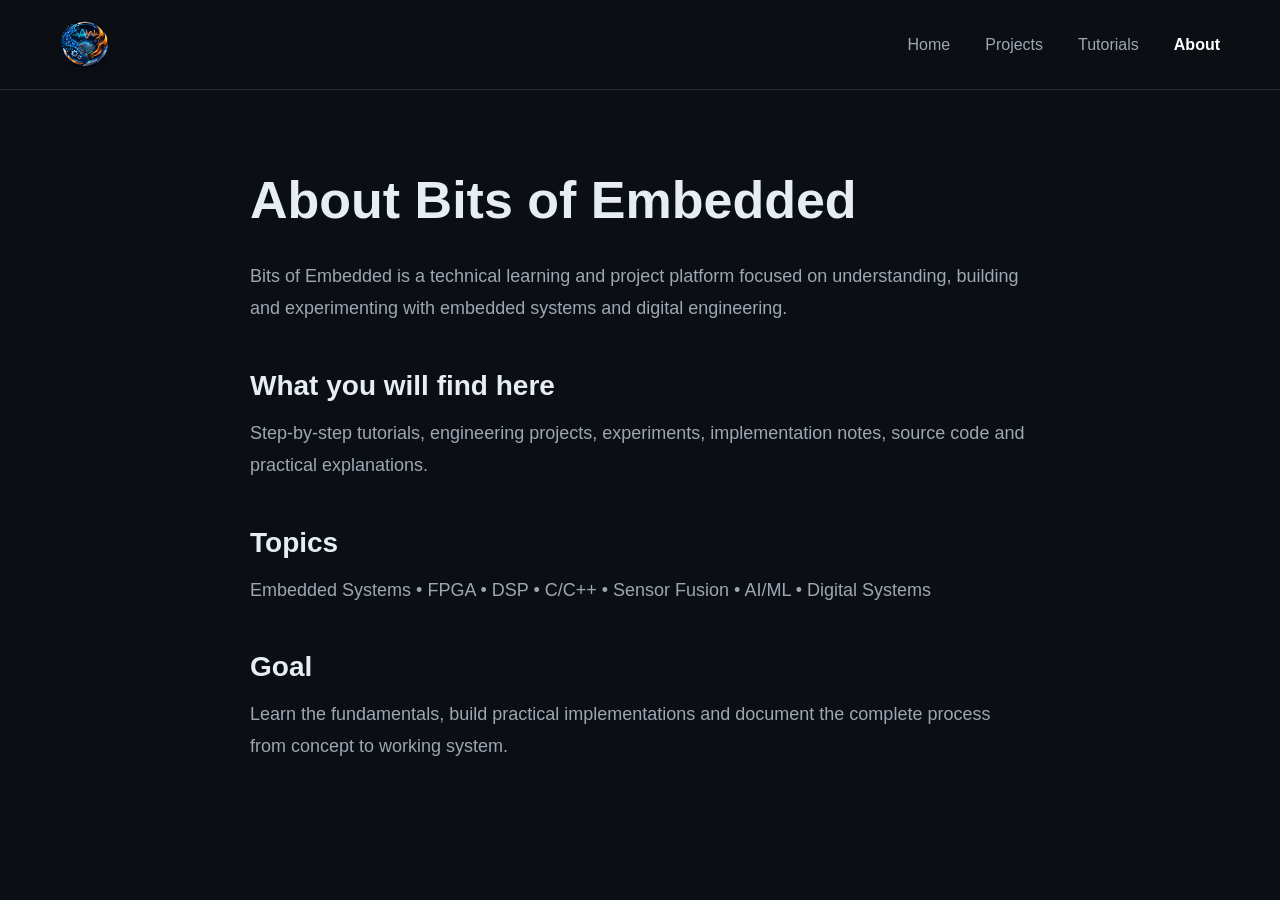
==== about.html @ a81dcae6 "Create about.html" ====
<!DOCTYPE html>
<html lang="en">

<head>

    <meta charset="UTF-8">

    <meta name="viewport" content="width=device-width, initial-scale=1.0">

    <title>About | Bits of Embedded</title>

    <style>

        * {
            margin: 0;
            padding: 0;
            box-sizing: border-box;
        }

        body {
            font-family: Arial, Helvetica, sans-serif;
            background-color: #0b0f14;
            color: #e6edf3;
            min-height: 100vh;
        }

        header {
            width: 100%;
            height: 90px;

            display: flex;
            align-items: center;
            justify-content: space-between;

            padding: 0 60px;

            border-bottom: 1px solid #252b33;
        }

        .logo img {
            height: 50px;
            width: auto;
            display: block;
        }

        nav {
            display: flex;
            align-items: center;
            gap: 35px;
        }

        nav a {
            text-decoration: none;
            color: #9da7b2;
            font-size: 16px;
            font-weight: 500;
        }

        nav a:hover {
            color: #ffffff;
        }

        nav a.active {
            color: #ffffff;
            font-weight: 600;
        }

        .page {
            padding: 80px 60px;
            max-width: 900px;
            margin: auto;
        }

        .page h1 {
            font-size: 52px;
            margin-bottom: 30px;
        }

        .page h2 {
            font-size: 28px;
            margin-top: 45px;
            margin-bottom: 15px;
        }

        .page p {
            color: #9da7b2;
            font-size: 18px;
            line-height: 1.8;
        }

        @media (max-width: 768px) {

            header {
                height: auto;
                padding: 25px;
                flex-direction: column;
                gap: 25px;
            }

            nav {
                gap: 20px;
                flex-wrap: wrap;
                justify-content: center;
            }

            .page {
                padding: 50px 25px;
            }

            .page h1 {
                font-size: 42px;
            }

        }

    </style>

</head>


<body>


<header>

    <div class="logo">

        <img
            src="logo.png"
            alt="Bits of Embedded Logo"
        >

    </div>


    <nav>

        <a href="index.html">
            Home
        </a>

        <a href="projects.html">
            Projects
        </a>

        <a href="tutorials.html">
            Tutorials
        </a>

        <a href="about.html" class="active">
            About
        </a>

    </nav>

</header>



<main class="page">


    <h1>
        About Bits of Embedded
    </h1>


    <p>

        Bits of Embedded is a technical learning and
        project platform focused on understanding,
        building and experimenting with embedded
        systems and digital engineering.

    </p>


    <h2>
        What you will find here
    </h2>


    <p>

        Step-by-step tutorials, engineering projects,
        experiments, implementation notes, source code
        and practical explanations.

    </p>


    <h2>
        Topics
    </h2>


    <p>

        Embedded Systems • FPGA • DSP • C/C++ •
        Sensor Fusion • AI/ML • Digital Systems

    </p>


    <h2>
        Goal
    </h2>


    <p>

        Learn the fundamentals, build practical
        implementations and document the complete
        process from concept to working system.

    </p>


</main>


</body>

</html>
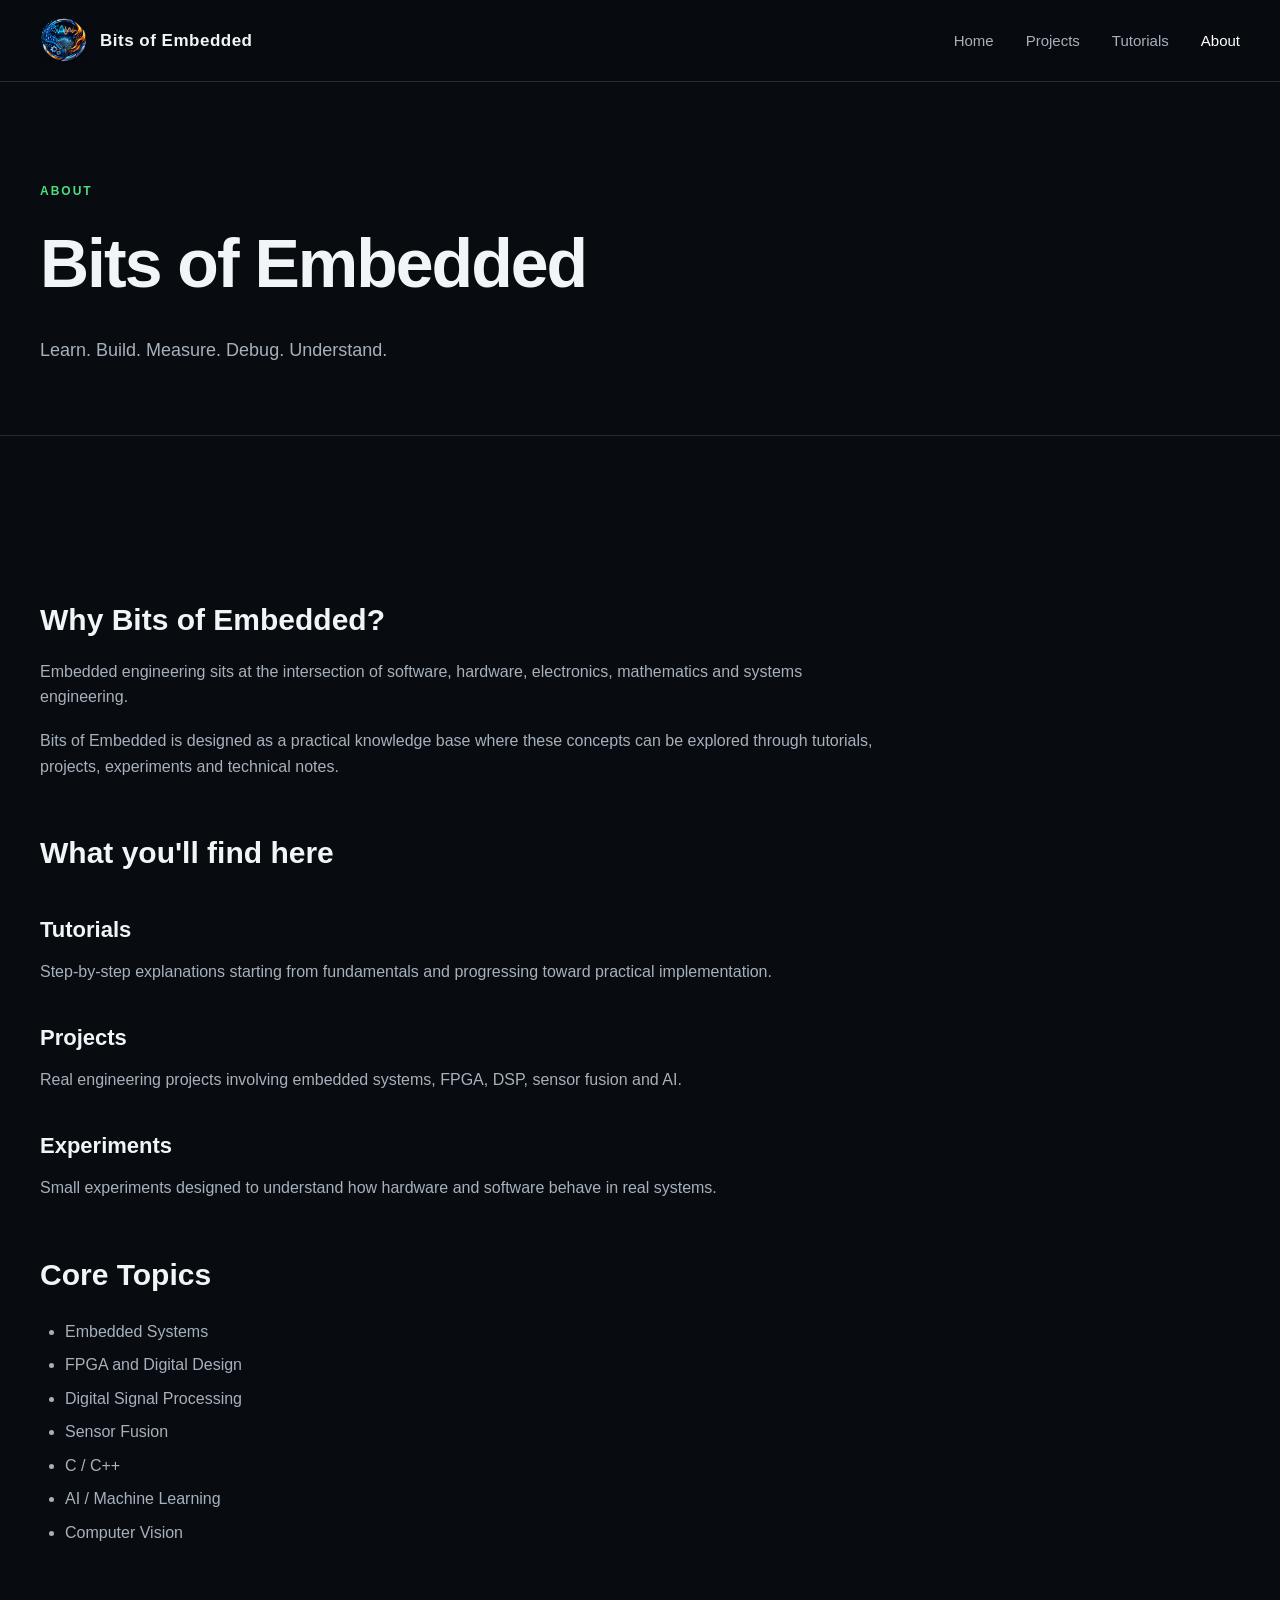
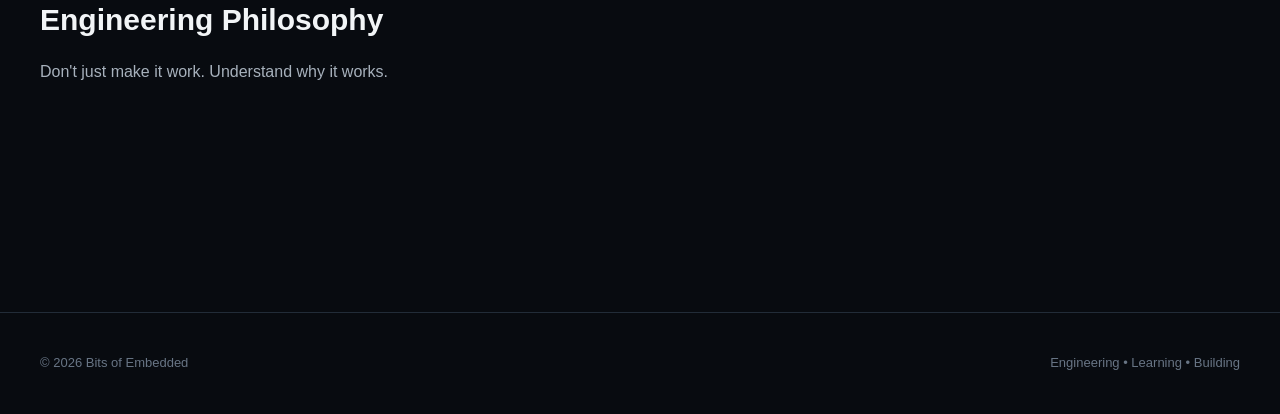
==== commit 12d57414: "Build new website structure and theme" ====
--- a/about.html
+++ b/about.html
@@ -1,119 +1,22 @@
 <!DOCTYPE html>
+
 <html lang="en">
 
 <head>
 
     <meta charset="UTF-8">
 
-    <meta name="viewport" content="width=device-width, initial-scale=1.0">
+    <meta
+        name="viewport"
+        content="width=device-width, initial-scale=1.0"
+    >
 
     <title>About | Bits of Embedded</title>
 
-    <style>
-
-        * {
-            margin: 0;
-            padding: 0;
-            box-sizing: border-box;
-        }
-
-        body {
-            font-family: Arial, Helvetica, sans-serif;
-            background-color: #0b0f14;
-            color: #e6edf3;
-            min-height: 100vh;
-        }
-
-        header {
-            width: 100%;
-            height: 90px;
-
-            display: flex;
-            align-items: center;
-            justify-content: space-between;
-
-            padding: 0 60px;
-
-            border-bottom: 1px solid #252b33;
-        }
-
-        .logo img {
-            height: 50px;
-            width: auto;
-            display: block;
-        }
-
-        nav {
-            display: flex;
-            align-items: center;
-            gap: 35px;
-        }
-
-        nav a {
-            text-decoration: none;
-            color: #9da7b2;
-            font-size: 16px;
-            font-weight: 500;
-        }
-
-        nav a:hover {
-            color: #ffffff;
-        }
-
-        nav a.active {
-            color: #ffffff;
-            font-weight: 600;
-        }
-
-        .page {
-            padding: 80px 60px;
-            max-width: 900px;
-            margin: auto;
-        }
-
-        .page h1 {
-            font-size: 52px;
-            margin-bottom: 30px;
-        }
-
-        .page h2 {
-            font-size: 28px;
-            margin-top: 45px;
-            margin-bottom: 15px;
-        }
-
-        .page p {
-            color: #9da7b2;
-            font-size: 18px;
-            line-height: 1.8;
-        }
-
-        @media (max-width: 768px) {
-
-            header {
-                height: auto;
-                padding: 25px;
-                flex-direction: column;
-                gap: 25px;
-            }
-
-            nav {
-                gap: 20px;
-                flex-wrap: wrap;
-                justify-content: center;
-            }
-
-            .page {
-                padding: 50px 25px;
-            }
-
-            .page h1 {
-                font-size: 42px;
-            }
-
-        }
-
-    </style>
+    <link
+        rel="stylesheet"
+        href="css/style.css"
+    >
 
 </head>
 
@@ -123,102 +26,227 @@
 
 <header>
 
-    <div class="logo">
-
-        <img
-            src="logo.png"
-            alt="Bits of Embedded Logo"
+    <div class="container header-inner">
+
+
+        <a
+            href="index.html"
+            class="logo"
         >
 
-    </div>
-
-
-    <nav>
-
-        <a href="index.html">
-            Home
+            <img
+                src="logo.png"
+                alt="Bits of Embedded"
+            >
+
+            <span class="logo-text">
+                Bits of Embedded
+            </span>
+
         </a>
 
-        <a href="projects.html">
-            Projects
-        </a>
-
-        <a href="tutorials.html">
-            Tutorials
-        </a>
-
-        <a href="about.html" class="active">
+
+        <nav>
+
+            <a href="index.html">
+                Home
+            </a>
+
+            <a href="projects.html">
+                Projects
+            </a>
+
+            <a href="tutorials.html">
+                Tutorials
+            </a>
+
+            <a
+                href="about.html"
+                class="active"
+            >
+                About
+            </a>
+
+        </nav>
+
+    </div>
+
+</header>
+
+
+
+<main>
+
+
+<section class="page-hero">
+
+    <div class="container">
+
+        <div class="section-label">
             About
-        </a>
-
-    </nav>
-
-</header>
-
-
-
-<main class="page">
-
-
-    <h1>
-        About Bits of Embedded
-    </h1>
-
-
-    <p>
-
-        Bits of Embedded is a technical learning and
-        project platform focused on understanding,
-        building and experimenting with embedded
-        systems and digital engineering.
-
-    </p>
-
-
-    <h2>
-        What you will find here
-    </h2>
-
-
-    <p>
-
-        Step-by-step tutorials, engineering projects,
-        experiments, implementation notes, source code
-        and practical explanations.
-
-    </p>
-
-
-    <h2>
-        Topics
-    </h2>
-
-
-    <p>
-
-        Embedded Systems • FPGA • DSP • C/C++ •
-        Sensor Fusion • AI/ML • Digital Systems
-
-    </p>
-
-
-    <h2>
-        Goal
-    </h2>
-
-
-    <p>
-
-        Learn the fundamentals, build practical
-        implementations and document the complete
-        process from concept to working system.
-
-    </p>
+        </div>
+
+        <h1>
+            Bits of Embedded
+        </h1>
+
+        <p>
+            Learn. Build. Measure. Debug. Understand.
+        </p>
+
+    </div>
+
+</section>
+
+
+
+<section class="section">
+
+    <div class="container">
+
+        <div class="article">
+
+
+            <h2>
+                Why Bits of Embedded?
+            </h2>
+
+            <p>
+                Embedded engineering sits at the
+                intersection of software, hardware,
+                electronics, mathematics and systems
+                engineering.
+            </p>
+
+
+            <p>
+                Bits of Embedded is designed as a
+                practical knowledge base where these
+                concepts can be explored through
+                tutorials, projects, experiments and
+                technical notes.
+            </p>
+
+
+            <h2>
+                What you'll find here
+            </h2>
+
+
+            <h3>
+                Tutorials
+            </h3>
+
+            <p>
+                Step-by-step explanations starting
+                from fundamentals and progressing
+                toward practical implementation.
+            </p>
+
+
+            <h3>
+                Projects
+            </h3>
+
+            <p>
+                Real engineering projects involving
+                embedded systems, FPGA, DSP,
+                sensor fusion and AI.
+            </p>
+
+
+            <h3>
+                Experiments
+            </h3>
+
+            <p>
+                Small experiments designed to
+                understand how hardware and software
+                behave in real systems.
+            </p>
+
+
+            <h2>
+                Core Topics
+            </h2>
+
+            <ul>
+
+                <li>
+                    Embedded Systems
+                </li>
+
+                <li>
+                    FPGA and Digital Design
+                </li>
+
+                <li>
+                    Digital Signal Processing
+                </li>
+
+                <li>
+                    Sensor Fusion
+                </li>
+
+                <li>
+                    C / C++
+                </li>
+
+                <li>
+                    AI / Machine Learning
+                </li>
+
+                <li>
+                    Computer Vision
+                </li>
+
+            </ul>
+
+
+            <h2>
+                Engineering Philosophy
+            </h2>
+
+            <p>
+                Don't just make it work.
+                Understand why it works.
+            </p>
+
+
+        </div>
+
+    </div>
+
+</section>
 
 
 </main>
 
 
+
+<footer>
+
+    <div class="container footer-inner">
+
+        <div class="footer-text">
+
+            ©
+            <span id="current-year"></span>
+            Bits of Embedded
+
+        </div>
+
+        <div class="footer-text">
+            Engineering • Learning • Building
+        </div>
+
+    </div>
+
+</footer>
+
+
+<script src="js/main.js"></script>
+
 </body>
 
-</html>
+</html>
--- a/css/style.css
+++ b/css/style.css
@@ -0,0 +1,724 @@
+/* =========================================================
+   BITS OF EMBEDDED
+   Main Website Styles
+   ========================================================= */
+
+* {
+    margin: 0;
+    padding: 0;
+    box-sizing: border-box;
+}
+
+:root {
+    --bg-main: #080b10;
+    --bg-secondary: #0d1219;
+    --bg-card: #111821;
+
+    --border: #222c38;
+    --border-hover: #344354;
+
+    --text-main: #f2f5f7;
+    --text-secondary: #a7b1bc;
+    --text-muted: #687585;
+
+    --accent: #4ade80;
+    --accent-dark: #22c55e;
+
+    --max-width: 1200px;
+}
+
+html {
+    scroll-behavior: smooth;
+}
+
+body {
+    font-family:
+        Inter,
+        Arial,
+        Helvetica,
+        sans-serif;
+
+    background: var(--bg-main);
+    color: var(--text-main);
+
+    line-height: 1.6;
+    min-height: 100vh;
+}
+
+a {
+    color: inherit;
+    text-decoration: none;
+}
+
+.container {
+    width: min(
+        var(--max-width),
+        calc(100% - 48px)
+    );
+
+    margin: auto;
+}
+
+
+/* =========================================================
+   HEADER
+   ========================================================= */
+
+header {
+    height: 82px;
+
+    border-bottom:
+        1px solid var(--border);
+
+    background:
+        rgba(8, 11, 16, 0.96);
+
+    position: sticky;
+    top: 0;
+
+    z-index: 100;
+
+    backdrop-filter: blur(12px);
+}
+
+.header-inner {
+    height: 100%;
+
+    display: flex;
+
+    align-items: center;
+
+    justify-content: space-between;
+}
+
+
+/* =========================================================
+   LOGO
+   ========================================================= */
+
+.logo {
+    display: flex;
+
+    align-items: center;
+
+    gap: 12px;
+}
+
+.logo img {
+    height: 48px;
+
+    width: auto;
+
+    display: block;
+}
+
+.logo-text {
+    font-size: 17px;
+
+    font-weight: 700;
+
+    letter-spacing: 0.5px;
+}
+
+
+/* =========================================================
+   NAVIGATION
+   ========================================================= */
+
+nav {
+    display: flex;
+
+    align-items: center;
+
+    gap: 32px;
+}
+
+nav a {
+    color: var(--text-secondary);
+
+    font-size: 15px;
+
+    font-weight: 500;
+
+    transition:
+        color 0.2s ease,
+        transform 0.2s ease;
+}
+
+nav a:hover {
+    color: white;
+}
+
+nav a.active {
+    color: white;
+}
+
+
+/* =========================================================
+   HERO
+   ========================================================= */
+
+.hero {
+    position: relative;
+
+    overflow: hidden;
+
+    padding:
+        130px 0
+        110px;
+}
+
+.hero::before {
+    content: "";
+
+    position: absolute;
+
+    inset: 0;
+
+    background-image:
+
+        linear-gradient(
+            rgba(255,255,255,0.025) 1px,
+            transparent 1px
+        ),
+
+        linear-gradient(
+            90deg,
+            rgba(255,255,255,0.025) 1px,
+            transparent 1px
+        );
+
+    background-size: 40px 40px;
+
+    mask-image:
+        linear-gradient(
+            to bottom,
+            black,
+            transparent
+        );
+
+    pointer-events: none;
+}
+
+.hero-content {
+    position: relative;
+
+    max-width: 850px;
+}
+
+.eyebrow {
+    color: var(--accent);
+
+    font-size: 13px;
+
+    font-weight: 600;
+
+    letter-spacing: 3px;
+
+    margin-bottom: 22px;
+}
+
+.hero h1 {
+    font-size:
+        clamp(48px, 7vw, 86px);
+
+    line-height: 1.02;
+
+    letter-spacing: -3px;
+
+    margin-bottom: 28px;
+}
+
+.hero h1 span {
+    color: var(--accent);
+}
+
+.hero-description {
+    max-width: 720px;
+
+    color: var(--text-secondary);
+
+    font-size: 19px;
+
+    line-height: 1.8;
+
+    margin-bottom: 38px;
+}
+
+
+/* =========================================================
+   BUTTONS
+   ========================================================= */
+
+.buttons {
+    display: flex;
+
+    flex-wrap: wrap;
+
+    gap: 14px;
+}
+
+.btn {
+    display: inline-flex;
+
+    align-items: center;
+
+    justify-content: center;
+
+    padding:
+        12px 20px;
+
+    border:
+        1px solid var(--border);
+
+    border-radius: 6px;
+
+    font-size: 14px;
+
+    font-weight: 600;
+
+    transition:
+        0.2s ease;
+}
+
+.btn-primary {
+    background: var(--accent);
+
+    color: #061008;
+
+    border-color: var(--accent);
+}
+
+.btn-primary:hover {
+    background: var(--accent-dark);
+
+    transform: translateY(-2px);
+}
+
+.btn-secondary {
+    background: transparent;
+
+    color: var(--text-main);
+}
+
+.btn-secondary:hover {
+    border-color: var(--border-hover);
+
+    background: var(--bg-secondary);
+}
+
+
+/* =========================================================
+   SECTIONS
+   ========================================================= */
+
+.section {
+    padding: 90px 0;
+}
+
+.section-header {
+    display: flex;
+
+    justify-content: space-between;
+
+    align-items: end;
+
+    gap: 30px;
+
+    margin-bottom: 35px;
+}
+
+.section-label {
+    color: var(--accent);
+
+    font-size: 12px;
+
+    letter-spacing: 2px;
+
+    font-weight: 700;
+
+    text-transform: uppercase;
+
+    margin-bottom: 8px;
+}
+
+.section-title {
+    font-size: 34px;
+
+    line-height: 1.2;
+}
+
+.section-description {
+    color: var(--text-secondary);
+
+    max-width: 600px;
+
+    margin-top: 12px;
+}
+
+
+/* =========================================================
+   TOPICS
+   ========================================================= */
+
+.topic-grid {
+    display: grid;
+
+    grid-template-columns:
+        repeat(3, 1fr);
+
+    gap: 16px;
+}
+
+.topic-card {
+    background: var(--bg-card);
+
+    border:
+        1px solid var(--border);
+
+    border-radius: 8px;
+
+    padding: 28px;
+
+    transition:
+        0.25s ease;
+}
+
+.topic-card:hover {
+    transform:
+        translateY(-4px);
+
+    border-color:
+        var(--border-hover);
+}
+
+.topic-number {
+    color: var(--text-muted);
+
+    font-size: 12px;
+
+    font-family: monospace;
+
+    margin-bottom: 22px;
+}
+
+.topic-card h3 {
+    font-size: 19px;
+
+    margin-bottom: 8px;
+}
+
+.topic-card p {
+    color: var(--text-secondary);
+
+    font-size: 14px;
+}
+
+
+/* =========================================================
+   CARDS
+   ========================================================= */
+
+.card-grid {
+    display: grid;
+
+    grid-template-columns:
+        repeat(3, 1fr);
+
+    gap: 20px;
+}
+
+.card {
+    background: var(--bg-card);
+
+    border:
+        1px solid var(--border);
+
+    border-radius: 8px;
+
+    padding: 28px;
+
+    transition:
+        0.25s ease;
+}
+
+.card:hover {
+    transform:
+        translateY(-4px);
+
+    border-color:
+        var(--border-hover);
+}
+
+.card-category {
+    color: var(--accent);
+
+    font-family: monospace;
+
+    font-size: 12px;
+
+    margin-bottom: 18px;
+}
+
+.card h3 {
+    font-size: 20px;
+
+    margin-bottom: 12px;
+}
+
+.card p {
+    color: var(--text-secondary);
+
+    font-size: 14px;
+
+    margin-bottom: 24px;
+}
+
+.card-link {
+    color: var(--text-main);
+
+    font-size: 14px;
+
+    font-weight: 600;
+}
+
+.card-link:hover {
+    color: var(--accent);
+}
+
+
+/* =========================================================
+   TAGS
+   ========================================================= */
+
+.tags {
+    display: flex;
+
+    flex-wrap: wrap;
+
+    gap: 7px;
+
+    margin-bottom: 20px;
+}
+
+.tag {
+    padding:
+        4px 8px;
+
+    border:
+        1px solid var(--border);
+
+    border-radius: 4px;
+
+    color: var(--text-muted);
+
+    font-size: 11px;
+
+    font-family: monospace;
+}
+
+
+/* =========================================================
+   PAGE HERO
+   ========================================================= */
+
+.page-hero {
+    padding:
+        100px 0
+        70px;
+
+    border-bottom:
+        1px solid var(--border);
+}
+
+.page-hero h1 {
+    font-size:
+        clamp(42px, 6vw, 68px);
+
+    letter-spacing: -2px;
+
+    margin-bottom: 18px;
+}
+
+.page-hero p {
+    max-width: 700px;
+
+    color: var(--text-secondary);
+
+    font-size: 18px;
+}
+
+
+/* =========================================================
+   ARTICLE
+   ========================================================= */
+
+.article {
+    max-width: 850px;
+
+    padding:
+        20px 0
+        80px;
+}
+
+.article h2 {
+    font-size: 30px;
+
+    margin:
+        50px 0 15px;
+}
+
+.article h3 {
+    font-size: 22px;
+
+    margin:
+        35px 0 12px;
+}
+
+.article p {
+    color: var(--text-secondary);
+
+    margin-bottom: 18px;
+}
+
+.article ul {
+    margin:
+        20px 0
+        20px 25px;
+
+    color: var(--text-secondary);
+}
+
+.article li {
+    margin-bottom: 8px;
+}
+
+
+/* =========================================================
+   CODE
+   ========================================================= */
+
+pre {
+    background: #05070a;
+
+    border:
+        1px solid var(--border);
+
+    border-radius: 7px;
+
+    padding: 22px;
+
+    overflow-x: auto;
+
+    margin:
+        20px 0
+        30px;
+}
+
+code {
+    font-family:
+        "Cascadia Code",
+        Consolas,
+        monospace;
+
+    font-size: 14px;
+}
+
+
+/* =========================================================
+   FOOTER
+   ========================================================= */
+
+footer {
+    border-top:
+        1px solid var(--border);
+
+    padding: 40px 0;
+
+    margin-top: 40px;
+}
+
+.footer-inner {
+    display: flex;
+
+    justify-content: space-between;
+
+    align-items: center;
+
+    gap: 20px;
+}
+
+.footer-text {
+    color: var(--text-muted);
+
+    font-size: 13px;
+}
+
+
+/* =========================================================
+   MOBILE
+   ========================================================= */
+
+@media (max-width: 800px) {
+
+    .container {
+        width:
+            calc(100% - 32px);
+    }
+
+    header {
+        height: auto;
+
+        padding:
+            18px 0;
+    }
+
+    .header-inner {
+        flex-direction: column;
+
+        gap: 18px;
+    }
+
+    nav {
+        gap: 20px;
+
+        flex-wrap: wrap;
+
+        justify-content: center;
+    }
+
+    .hero {
+        padding:
+            90px 0
+            70px;
+    }
+
+    .hero h1 {
+        letter-spacing: -2px;
+    }
+
+    .hero-description {
+        font-size: 17px;
+    }
+
+    .section {
+        padding:
+            65px 0;
+    }
+
+    .section-header {
+        display: block;
+    }
+
+    .topic-grid,
+    .card-grid {
+        grid-template-columns:
+            1fr;
+    }
+
+    .footer-inner {
+        flex-direction: column;
+
+        align-items: flex-start;
+    }
+}
